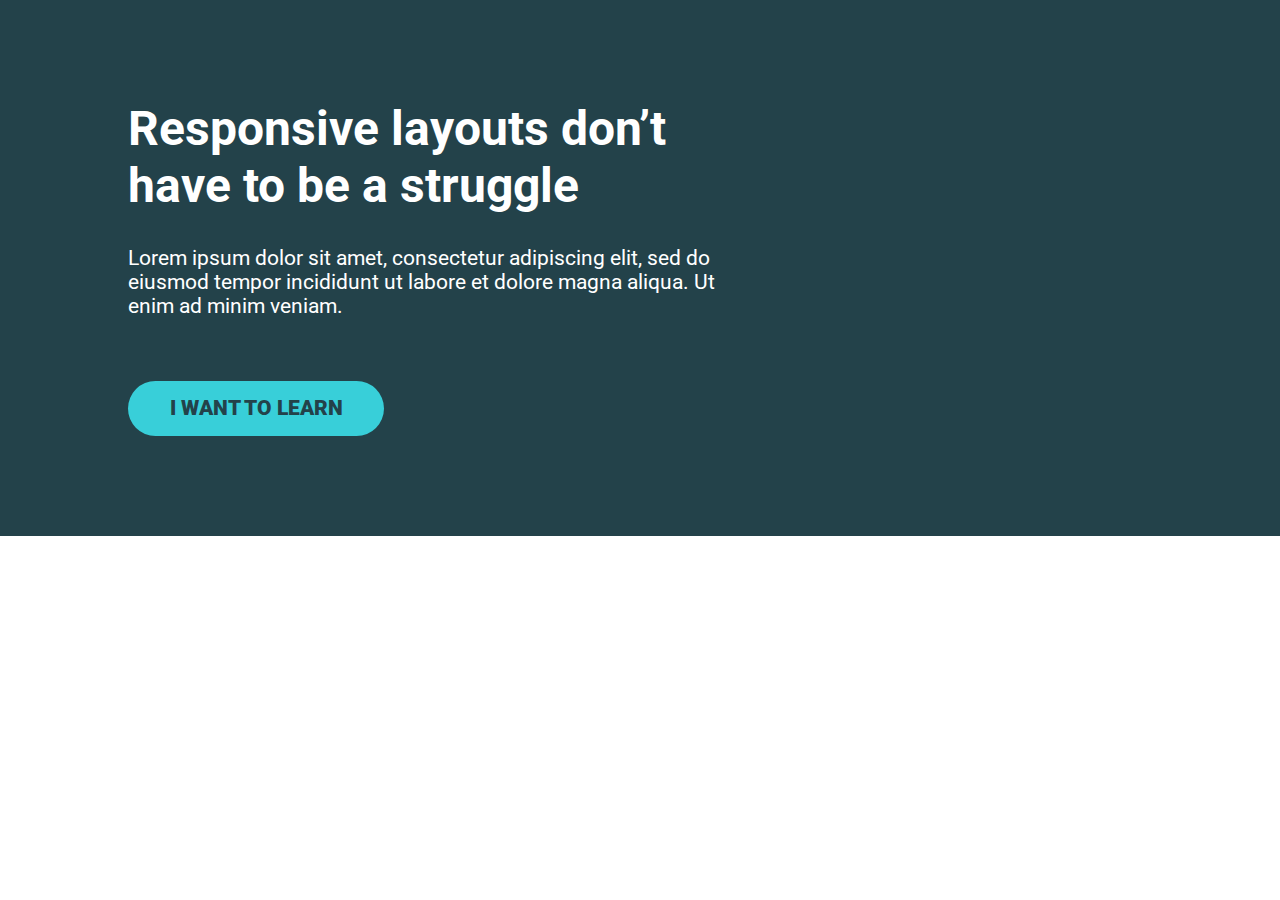
==== Flexbox challenge 2/index.html @ 6198d0e1 "First commit" ====
<!DOCTYPE html>
<html lang="en">
<head>
    <meta charset="UTF-8">
    <meta name="viewport" content="width=device-width, initial-scale=1.0">
    <title>Conquering Rsponsive Layouts</title>
    <link href="https://fonts.googleapis.com/css2?family=Roboto:wght@400;900&display=swap" rel="stylesheet"> 
    <link rel="stylesheet" href="style.css">
</head>
<body>
    <div class="hero">
        <div class="container row">
            <div class="hero__text">
                <h1>Responsive layouts don’t have to be a struggle</h1>
                <p>Lorem ipsum dolor sit amet, consectetur adipiscing elit, sed do eiusmod tempor incididunt ut labore et dolore magna aliqua. Ut enim ad minim veniam.</p>
                <a href="#" class="btn">I want to learn</a>
            </div>
        </div>
    </div> 

    

</body>
</html>
---- Flexbox challenge 2/style.css ----
/* 
////// For this challenge ///////

- All text is in the text.md file

// Requirements
1. Refer to the design specs for the
   overall layout 
2. The image should line up with
   the sidebar in the section
   below

*/

*, *::before, *::after {
    box-sizing: border-box;
}

body {
    margin: 0;
    font-family: 'Roboto', sans-serif;
    font-size: 1.3rem;
}

img {
    max-width: 100%;
}

h1 {
    font-size: 3rem;
    margin-top: 0;
}

.container {
    width: 80%;
    max-width: 1100px;
    margin: 0 auto;
}

.row {
    /* display: flex => flex container */
    display: flex;
    justify-content: space-between;
    
    /* can't use yet */
    /* gap: 100px; */
}

.col {
    /* these are now flex items */
    width: 100%;
}

.col + .col {
    margin-left: 30px;
}

.hero {
    padding: 100px 0;
    background-color: #23424A;
    color: #FFF;
}

.hero__text { 
    width: 62%;
}

.hero__img {
    width: 32%;
    align-self: flex-start;
}

.hero p {
    margin-bottom: 3em;
}

.btn {
    display: inline-block;
    text-decoration: none;
    text-transform: uppercase; 
    color: #23424A;
    font-weight: 900;
    background-color: #38CFD9;
    padding: .75em 2em;
    border-radius: 100px;
}

.btn:hover,
.btn:focus {
    opacity: .75; 
}
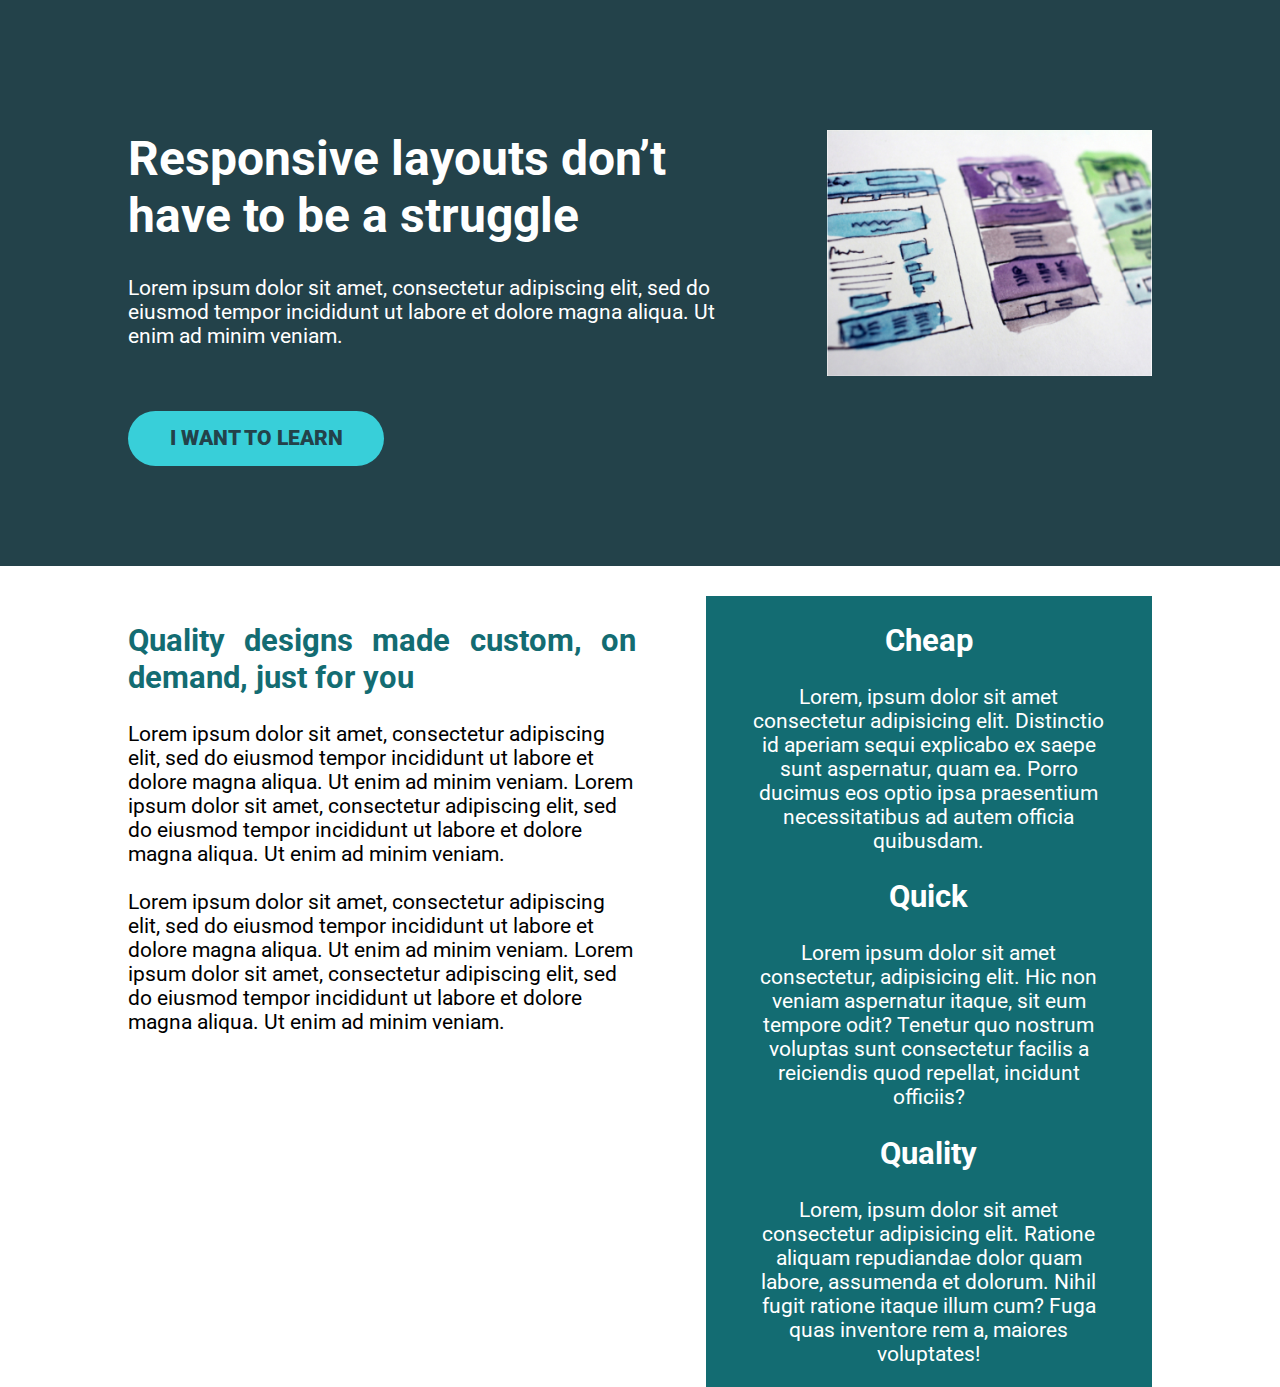
==== commit 50327b1f: "Flexbox Challenge 2" ====
--- a/Flexbox challenge 2/index.html
+++ b/Flexbox challenge 2/index.html
@@ -15,9 +15,41 @@
                 <p>Lorem ipsum dolor sit amet, consectetur adipiscing elit, sed do eiusmod tempor incididunt ut labore et dolore magna aliqua. Ut enim ad minim veniam.</p>
                 <a href="#" class="btn">I want to learn</a>
             </div>
+            <div class="hero__img">
+                <img src="img/hero-img.jpg" alt="mockup">
+            </div>
         </div>
     </div> 
-
+    <section class="container row">
+                <div class="content">
+                    <h2>
+                        Quality designs made custom, on demand, just for you
+                    </h2>
+                    <p>
+                        Lorem ipsum dolor sit amet, consectetur adipiscing elit, sed do eiusmod tempor incididunt ut labore et dolore magna aliqua. Ut enim ad minim veniam. 
+                        Lorem ipsum dolor sit amet, consectetur adipiscing elit, sed do eiusmod tempor incididunt ut labore et dolore magna aliqua. Ut enim ad minim veniam.<br>
+<br>
+Lorem ipsum dolor sit amet, consectetur adipiscing elit, sed do eiusmod tempor incididunt ut labore et dolore magna aliqua. Ut enim ad minim veniam. 
+Lorem ipsum dolor sit amet, consectetur adipiscing elit, sed do eiusmod tempor incididunt ut labore et dolore magna aliqua. Ut enim ad minim veniam.
+                    </p>
+                </div>
+        </div>
+                    <aside class="sidebar">
+                    
+                            <h2>Cheap</h2>
+                            <p>Lorem, ipsum dolor sit amet consectetur adipisicing elit. Distinctio id aperiam sequi explicabo ex saepe sunt aspernatur, quam ea. Porro ducimus eos optio ipsa praesentium necessitatibus ad autem officia quibusdam.</p>
+                        
+                            <h2>Quick</h2>
+                            <p>Lorem ipsum dolor sit amet consectetur, adipisicing elit. Hic non veniam aspernatur itaque, sit eum tempore odit? Tenetur quo nostrum voluptas sunt consectetur facilis a reiciendis quod repellat, incidunt officiis?</p>
+                       
+                            <h2>Quality</h2>
+                            <p>Lorem, ipsum dolor sit amet consectetur adipisicing elit. Ratione aliquam repudiandae dolor quam labore, assumenda et dolorum. Nihil fugit ratione itaque illum cum? Fuga quas inventore rem a, maiores voluptates!</p>
+                                       
+                    </aside>
+            </div>
+            </div>
+        </div>
+    </section>
     
 
 </body>
--- a/Flexbox challenge 2/style.css
+++ b/Flexbox challenge 2/style.css
@@ -12,80 +12,96 @@
 
 */
 
-*, *::before, *::after {
-    box-sizing: border-box;
+*,
+*::before,
+*::after {
+  box-sizing: border-box;
 }
 
 body {
-    margin: 0;
-    font-family: 'Roboto', sans-serif;
-    font-size: 1.3rem;
+  margin: 0;
+  font-family: "Roboto", sans-serif;
+  font-size: 1.3rem;
 }
 
 img {
-    max-width: 100%;
+  max-width: 100%;
 }
 
 h1 {
-    font-size: 3rem;
-    margin-top: 0;
+  font-size: 3rem;
+  margin-top: 0;
 }
 
 .container {
-    width: 80%;
-    max-width: 1100px;
-    margin: 0 auto;
+  width: 80%;
+  max-width: 1100px;
+  margin: 0 auto;
+  padding-top: 30px;
 }
 
 .row {
-    /* display: flex => flex container */
-    display: flex;
-    justify-content: space-between;
-    
-    /* can't use yet */
-    /* gap: 100px; */
+  /* display: flex => flex container */
+  display: flex;
+  justify-content: space-between;
+
+  gap: 70px;
 }
 
 .col {
-    /* these are now flex items */
-    width: 100%;
+  /* these are now flex items */
+  width: 100%;
 }
 
 .col + .col {
-    margin-left: 30px;
+  margin-left: 30px;
 }
 
 .hero {
-    padding: 100px 0;
-    background-color: #23424A;
-    color: #FFF;
+  padding: 100px 0;
+  background-color: #23424a;
+  color: #fff;
 }
 
-.hero__text { 
-    width: 62%;
+.hero__text {
+  width: 62%;
 }
 
 .hero__img {
-    width: 32%;
-    align-self: flex-start;
+  width: 32%;
+  align-self: flex-start;
 }
 
 .hero p {
-    margin-bottom: 3em;
+  margin-bottom: 3em;
 }
 
 .btn {
-    display: inline-block;
-    text-decoration: none;
-    text-transform: uppercase; 
-    color: #23424A;
-    font-weight: 900;
-    background-color: #38CFD9;
-    padding: .75em 2em;
-    border-radius: 100px;
+  display: inline-block;
+  text-decoration: none;
+  text-transform: uppercase;
+  color: #23424a;
+  font-weight: 900;
+  background-color: #38cfd9;
+  padding: 0.75em 2em;
+  border-radius: 100px;
 }
 
 .btn:hover,
 .btn:focus {
-    opacity: .75; 
-}+  opacity: 0.75;
+}
+
+.two-col {
+  width: 50%;
+}
+.sidebar {
+  background-color: #136c72;
+  color: white;
+  text-align: center;
+  padding: 0 40px;
+}
+.content h2 {
+  color: #136c72;
+  text-align: justify;
+}
